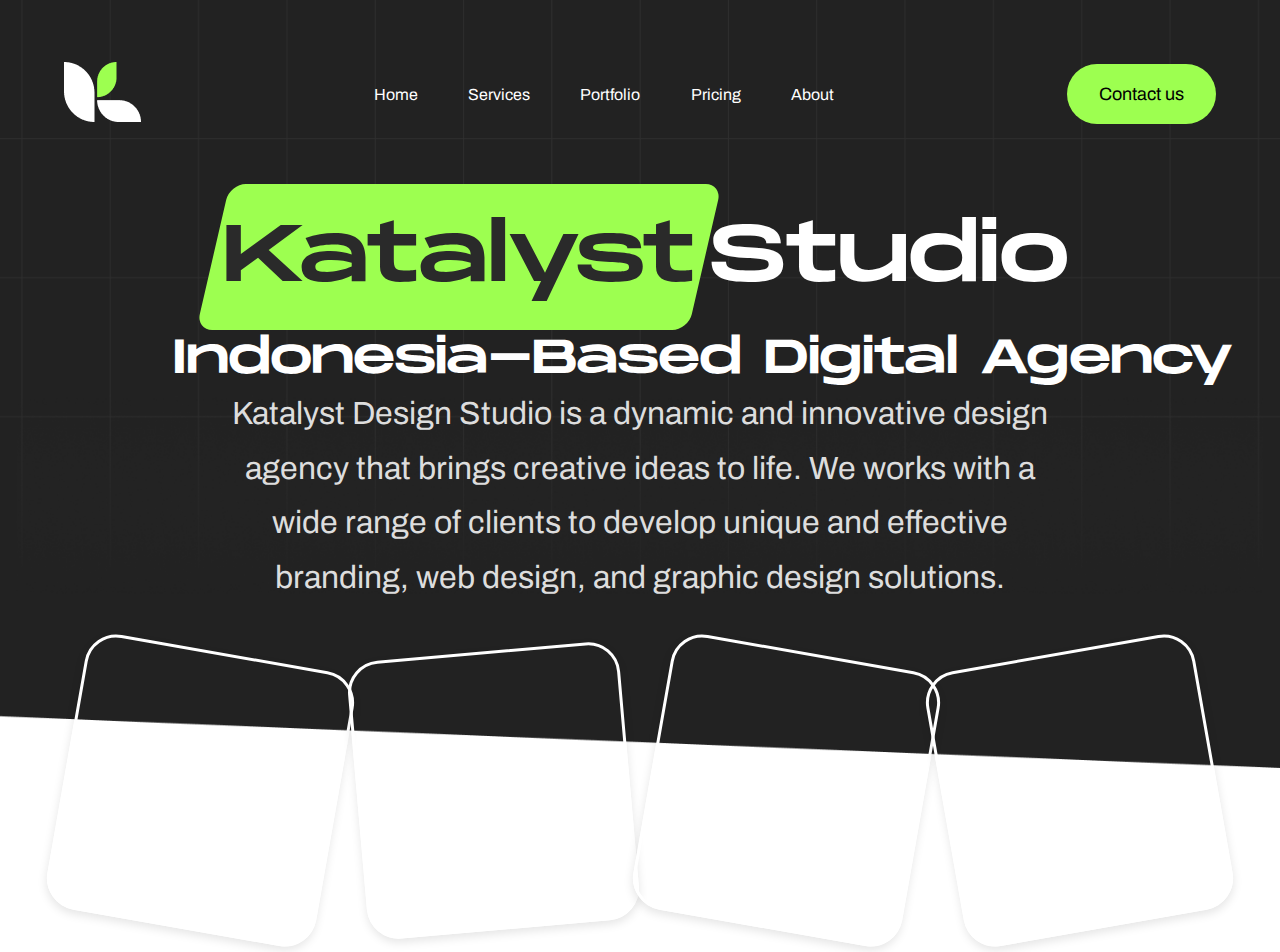
==== index1.html @ 17105535 "adde some responsive to the header created a new index1 html" ====
<!DOCTYPE html>
<html lang="en">
  <head>
    <meta charset="UTF-8" />
    <meta name="viewport" content="width=device-width, initial-scale=1.0" />
    <title>Document</title>
    <link rel="stylesheet" href="style1.css" />
  </head>
  <body>
    <header>
      <div class="header-container">
        <nav class="nav-bar">
          <div class="logo">
            <img src="images/logo.png" alt="" />
          </div>
          <ul class="nav-links">
            <li><a href="#">Home</a></li>
            <li><a href="#">Services</a></li>
            <li><a href="#">Portfolio</a></li>
            <li><a href="#">Pricing</a></li>
            <li><a href="#">About</a></li>
          </ul>

          <a class="contact-btn" href="#">Contact us</a>
          <img
            src="images/icons8-hamburger-menu-50.png"
            class="hamburger"
            alt="/"
          />
        </nav>
        <div class="text-container">
          <div class="heading-container">
            <p class="katalyst heading1"><span>Katalyst</span></p>
            <p class="studio heading1">Studio</p>
          </div>
          <h3>Indonesia-Based Digital Agency</h3>
          <p class="head-para">
            Katalyst Design Studio is a dynamic and innovative design agency
            that brings creative ideas to life. We works with a wide range of
            clients to develop unique and effective branding, web design, and
            graphic design solutions.
          </p>
        </div>
        <div class="box-container">
          <div class="box box-1"></div>
          <div class="box box-2"></div>
          <div class="box box-3"></div>
          <div class="box box-4"></div>
        </div>
      </div>
    </header>
  </body>
</html>
---- style1.css ----
*,
*::before,
*::after {
  box-sizing: border-box;
  margin: 0;
  padding: 0;
  scroll-behavior: smooth;
}
/* Define color variables */
:root {
  --primary-color: #9dff50;
  --card-light-bg: #e5e7ec;
  --card-middark-bg: #2a2a2a;
  --card-dark-bg: #2a2a2a;
  --base-font-size: 18px;
  --font-16: 16px;
  --font-18: 18px;
  --font-20: 20px;
  --font-22: 22px;
  --font-24: 24px;
  --font-28: 28px;
  --font-32: 32px;
  --font-40: 40px;
  --font-48: 48px;
  --font-60: 60px;
  --font-72: 72px;
  --font-80: 80px;
}

@font-face {
  font-family: "monument extended";
  src: url("/fonts/MonumentExtended-Regular.otf") format("opentype"),
    url("fonts/MonumentExtended-Ultrabold.otf") format("truetype");
}
@font-face {
  font-family: "archivo";
  src: url("fonts/Archivo-VariableFont_wdth\,wght.ttf") format("truetype");
}

.header-container {
  background: url("/images/header-background.png") center/cover no-repeat;
  height: 60vw;
  display: grid;
  grid-template-columns: repeat(12, 1fr);
  grid-template-rows: repeat(12, 1fr);
  .nav-bar {
    display: flex;
    justify-content: space-between;
    align-items: center;
    padding-top: 62px;
    margin: 0px auto;
    width: 90%;
    grid-column: span 12;
    .logo img {
      @media (max-width: 768px) {
        width: 30px;
        height: 30px;
      }
    }

    .hamburger {
      display: none;
      height: 30px;
      width: 35px;
      @media (max-width: 768px) {
        display: block;
      }
    }
    .nav-links {
      display: flex;
      justify-content: space-between;
      align-items: center;
      list-style: none;
      width: 40%;
      li {
        font-family: archivo, serif;

        a {
          color: white;
          text-decoration: none;
        }
        @media (max-width: 768px) {
          display: none;
        }
      }
    }
    .contact-btn {
      color: black;
      padding: 20px 32px;
      font-size: var(--font-18);
      font-family: archivo;
      text-decoration: none;
      background-color: var(--primary-color);
      border-radius: var(--font-32);
      @media (max-width: 1250px) {
        font-size: var(--font-16);
        padding: 15px 28px;
      }
      @media (max-width: 768px) {
        display: none;
      }
    }
  }
}
.text-container {
  grid-row: 3 / span 5;
  grid-column: 3 / span 8;
  .heading-container {
    white-space: nowrap;
    .heading1 {
      font-size: var(--font-80);
      font-weight: normal;
      justify-items: center;
      text-align: center;
      font-family: monument extended, serif;
      color: white;
      display: inline-block;
      @media (max-width: 1250px) {
        font-size: var(--font-60);
      }
      @media (max-width: 768px) {
        font-size: var(--font-40);
        grid-row: 0 / span 5;
        grid-column: 0 / span 8;
      }
    }
    .katalyst span {
      display: block;
      transform: skew(13deg);
    }
    .katalyst {
      display: inline-block;
      border-radius: 16px;
      color: var(--card-dark-bg);
      padding: 5px 10px;
      background: var(--primary-color);
      transform: skew(-13deg);
    }
  }
  h3 {
    font-size: var(--font-48);
    font-weight: normal;
    font-family: monument extended;
    white-space: nowrap;
    color: white;
    justify-items: center;
    text-align: center;
    margin: 35px 0 20px -40px;
    display: inline;
    @media (max-width: 1250px) {
      font-size: var(--font-32);
    }
    @media (max-width: 768px) {
      font-size: var(--font-20);
      justify-items: center;
      margin-left: -20px;
    }
  }
  p {
    font-size: var(--font-32);
    font-family: archivo, arial;
    color: #dddddd;
    justify-items: center;
    text-align: center;
    line-height: 170%;
    @media (max-width: 1250px) {
      font-size: var(--font-20);
      margin: 0 auto;
    }
    @media (max-width: 768px) {
      font-size: var(--font-16);
      margin: 0 auto;
    }
  }
}
.box-container {
  display: grid;
  grid-template-columns: repeat(4, 1fr);
  justify-content: center;
  gap: 20px;
  grid-row: 11 / span 12;
  grid-column: span 12;
  justify-content: center;
  margin: 0 auto -50px auto;
  width: 90%;
  @media (max-width: 768px) {
    grid-template-columns: repeat(8, 1fr);
    gap: 5px;
  }
  .box {
    border-radius: var(--font-32);
    border: 3px solid white;
    box-shadow: 0px 4px 10px rgba(0, 0, 0, 0.1);
    background-color: var(--card-light-bg);
    width: 100%;
    padding-bottom: 100%;
  }
  .box-1 {
    rotate: 10deg;
    grid-row: 1 / span 1;
    grid-column: 1 / span 1;
    background: url(images/tablet-with-smartphone-devices-tech-generative-ai.jpg)
      center/cover no-repeat;
    @media (max-width: 768px) {
      border-radius: 20px;
      grid-row: 1 / span 1;
      grid-column: 5 / span 1;
      rotate: 0deg;
      &:hover {
        grid-column: span 2;
      }
    }
  }
  .box-2 {
    rotate: 355deg;
    grid-row: 1 / span 1;
    grid-column: 2 / span 1;
    background: url(images/person-working-futuristic-office.jpg) center/cover
      no-repeat;
    @media (max-width: 768px) {
      border-radius: 20px;
      grid-row: 1 / span 1;
      grid-column: 6 / span 1;
      rotate: 0deg;
      &:hover {
        grid-column: span 2;
      }
    }
  }
  .box-3 {
    rotate: 10deg;
    grid-row: 1 / span 1;
    grid-column: 3 / span 1;
    background: url(images/view-futuristic-mystical-other-worldly-sky.jpg)
      center/cover no-repeat;
    @media (max-width: 768px) {
      border-radius: 20px;
      grid-row: 1 span 1;
      grid-column: 7 / span 1;
      rotate: 0deg;
      &:hover {
        grid-column: span 2;
      }
    }
  }
  .box-4 {
    rotate: 350deg;
    grid-row: 1 / span 1;
    grid-column: 4 / span 1;
    background: url(images/workplace-with-computer-lamp-cup-coffee-dark-room.jpg)
      center/cover no-repeat;
    @media (max-width: 768px) {
      border-radius: 20px;
      grid-row: 1 / span 1;
      grid-column: 8 / span 1;
      rotate: 0deg;
      &:hover {
        grid-column: span 2;
      }
    }
  }
}
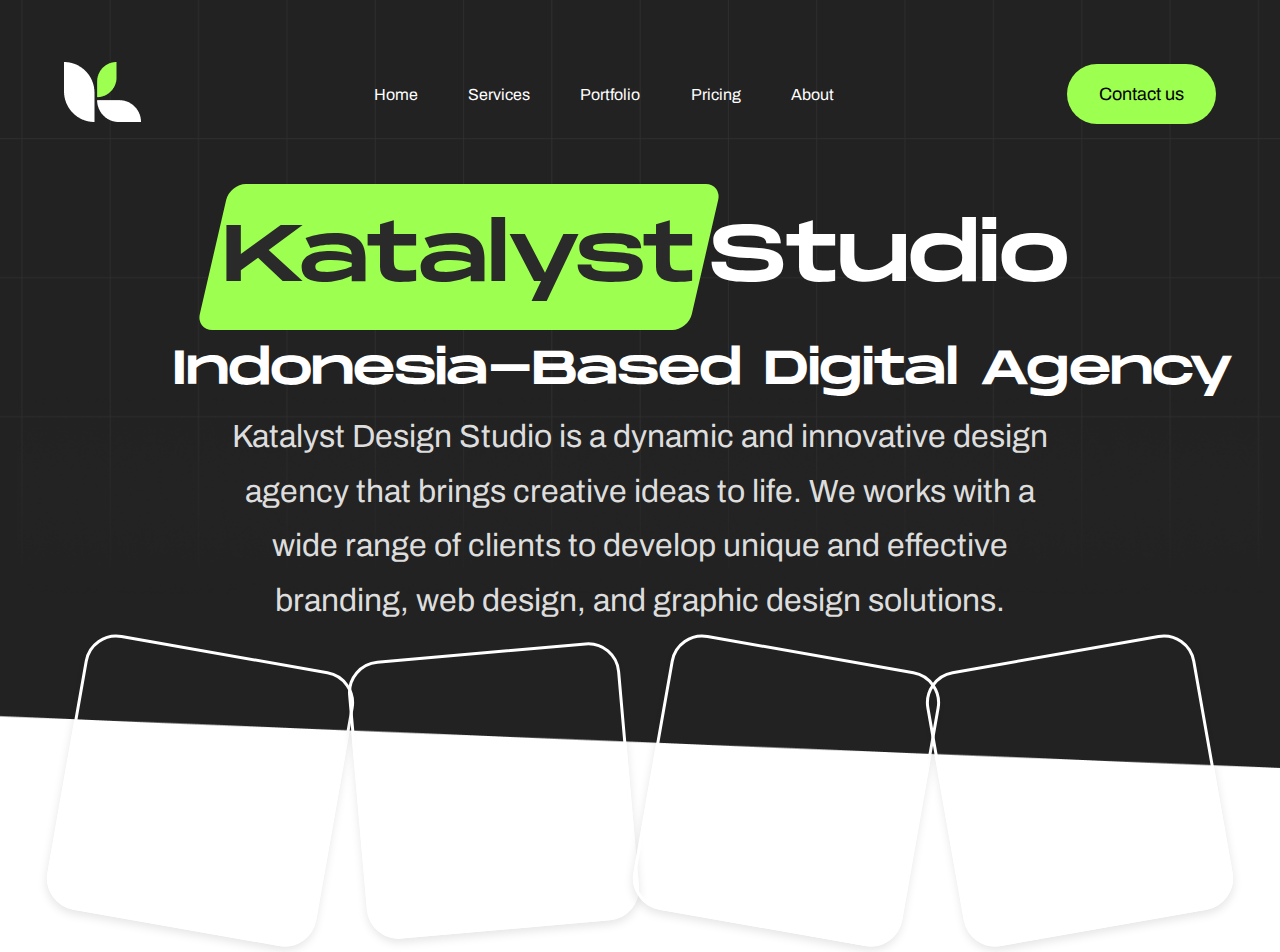
==== commit bd842e13: "made the deader responsive" ====
--- a/index1.html
+++ b/index1.html
@@ -42,10 +42,38 @@
           </p>
         </div>
         <div class="box-container">
-          <div class="box box-1"></div>
-          <div class="box box-2"></div>
-          <div class="box box-3"></div>
-          <div class="box box-4"></div>
+          <div class="box box-1">
+            <input type="radio" name="slide" id="c1" />
+            <label for="c1" class="card">
+              <div class="row">
+                <div class="icon">1</div>
+              </div>
+            </label>
+          </div>
+          <div class="box box-2">
+            <input type="radio" name="slide" id="c2" />
+            <label for="c2" class="card">
+              <div class="row">
+                <div class="icon">2</div>
+              </div>
+            </label>
+          </div>
+          <div class="box box-3">
+            <input type="radio" name="slide" id="c3" />
+            <label for="c3" class="card">
+              <div class="row">
+                <div class="icon">3</div>
+              </div>
+            </label>
+          </div>
+          <div class="box box-4">
+            <input type="radio" name="slide" id="c4" />
+            <label for="c4" class="card">
+              <div class="row">
+                <div class="icon">4</div>
+              </div>
+            </label>
+          </div>
         </div>
       </div>
     </header>
--- a/style1.css
+++ b/style1.css
@@ -144,6 +144,7 @@
     white-space: nowrap;
     color: white;
     justify-items: center;
+    line-height: 80px;
     text-align: center;
     margin: 35px 0 20px -40px;
     display: inline;
@@ -194,6 +195,7 @@
     background-color: var(--card-light-bg);
     width: 100%;
     padding-bottom: 100%;
+    transition: 0.6s cubic-bezier(0.28, -0.03, 0, 0.99);
   }
   .box-1 {
     rotate: 10deg;
@@ -201,13 +203,16 @@
     grid-column: 1 / span 1;
     background: url(images/tablet-with-smartphone-devices-tech-generative-ai.jpg)
       center/cover no-repeat;
+    filter: grayscale(100%);
     @media (max-width: 768px) {
       border-radius: 20px;
       grid-row: 1 / span 1;
       grid-column: 5 / span 1;
       rotate: 0deg;
+
       &:hover {
         grid-column: span 2;
+        filter: grayscale(0%);
       }
     }
   }
@@ -217,13 +222,16 @@
     grid-column: 2 / span 1;
     background: url(images/person-working-futuristic-office.jpg) center/cover
       no-repeat;
+    filter: grayscale(100%);
     @media (max-width: 768px) {
       border-radius: 20px;
       grid-row: 1 / span 1;
       grid-column: 6 / span 1;
       rotate: 0deg;
+
       &:hover {
         grid-column: span 2;
+        filter: grayscale(0);
       }
     }
   }
@@ -233,6 +241,7 @@
     grid-column: 3 / span 1;
     background: url(images/view-futuristic-mystical-other-worldly-sky.jpg)
       center/cover no-repeat;
+    filter: grayscale(100%);
     @media (max-width: 768px) {
       border-radius: 20px;
       grid-row: 1 span 1;
@@ -240,6 +249,7 @@
       rotate: 0deg;
       &:hover {
         grid-column: span 2;
+        filter: grayscale(0%);
       }
     }
   }
@@ -249,6 +259,7 @@
     grid-column: 4 / span 1;
     background: url(images/workplace-with-computer-lamp-cup-coffee-dark-room.jpg)
       center/cover no-repeat;
+    filter: grayscale(100%);
     @media (max-width: 768px) {
       border-radius: 20px;
       grid-row: 1 / span 1;
@@ -256,7 +267,40 @@
       rotate: 0deg;
       &:hover {
         grid-column: span 2;
-      }
-    }
-  }
-}
+        filter: grayscale(0%);
+      }
+    }
+  }
+}
+input {
+  display: none;
+}
+.icon {
+  display: none;
+}
+@media (max-width: 768px) {
+  .card > .row {
+    color: white;
+    display: flex;
+    justify-content: center;
+
+    flex-wrap: nowrap;
+    height: 100%;
+    align-content: flex-end;
+  }
+  .card > .row > .icon {
+    background: #223;
+    color: white;
+    border-radius: 50%;
+    width: 20px;
+    height: 20px;
+    display: flex;
+    justify-content: center;
+    align-items: center;
+    margin: 15px;
+  }
+
+  input:checked {
+    width: 300px;
+  }
+}
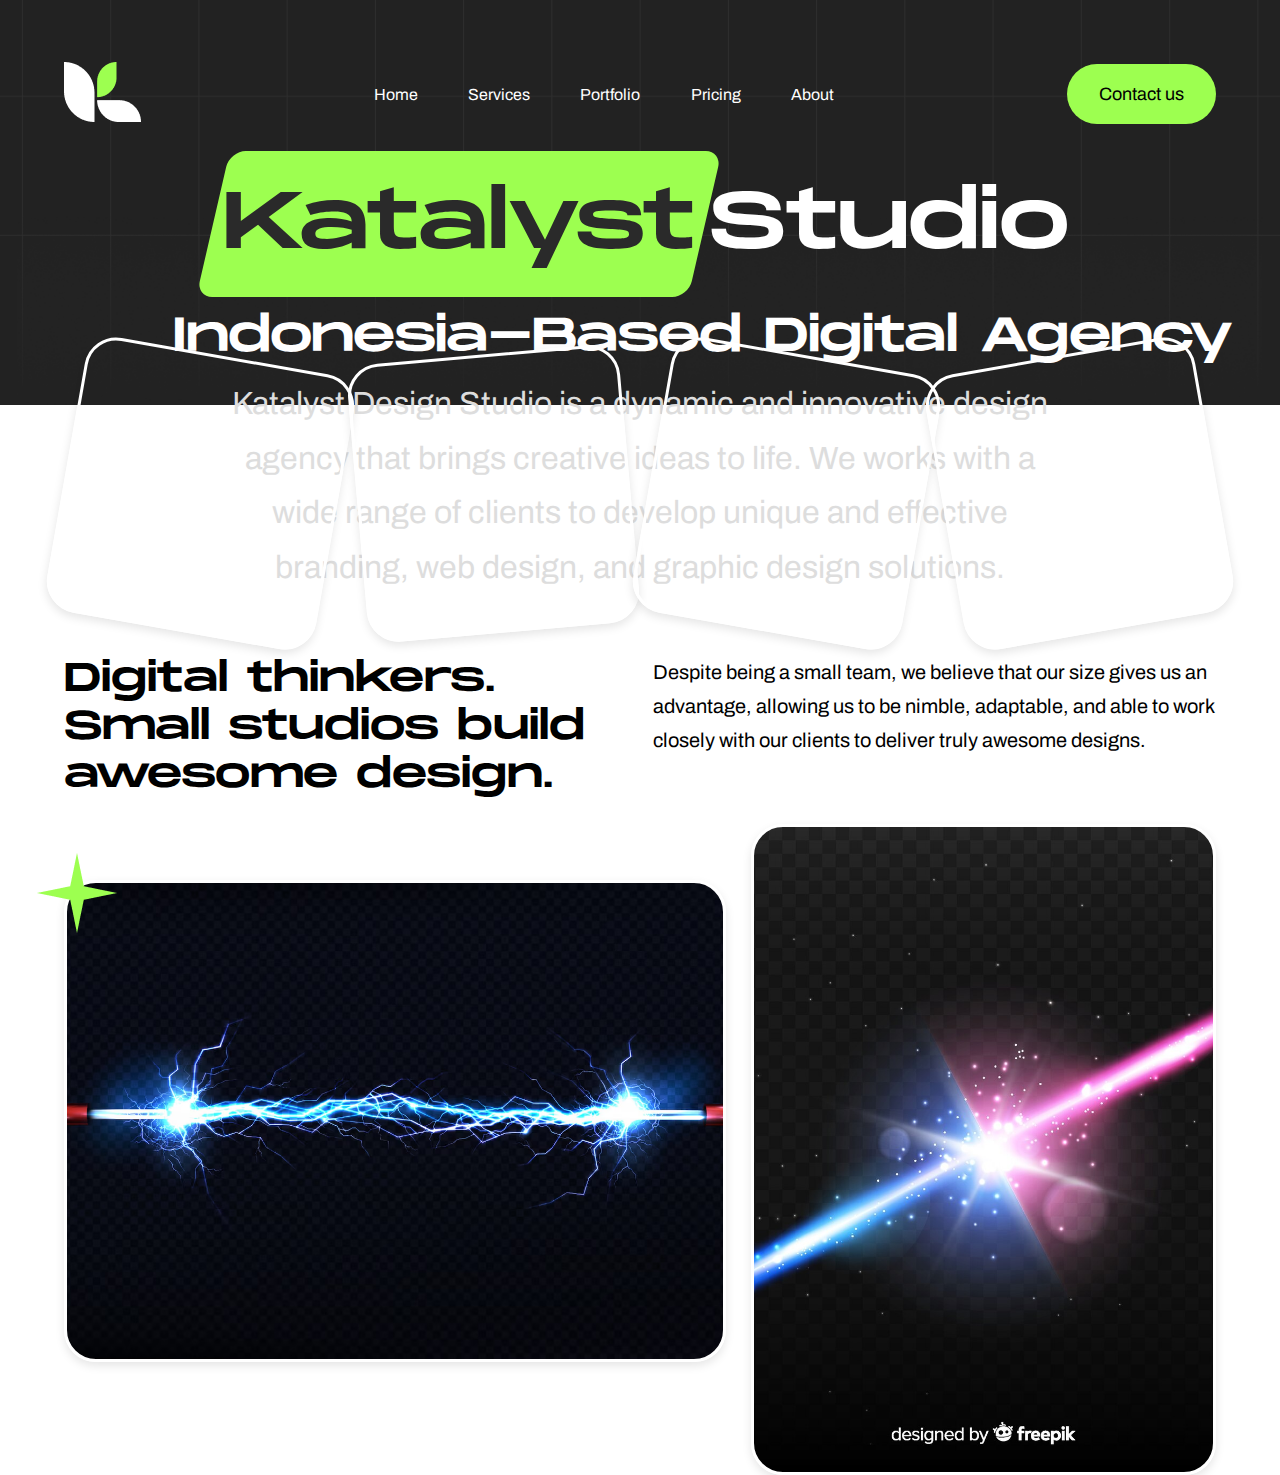
==== commit 73d42808: "second part compleated" ====
--- a/index1.html
+++ b/index1.html
@@ -77,5 +77,23 @@
         </div>
       </div>
     </header>
+    <!-- digital thinkers section -->
+    <section class="digital-thinkers">
+      <div class="digital-thinkers-container">
+        <p class="digital-thinkers-para1">
+          Digital thinkers.<br />
+          Small studios build awesome design.
+        </p>
+        <p class="digital-thinkers-para2">
+          Despite being a small team, we believe that our size gives us an
+          advantage, allowing us to be nimble, adaptable, and able to work
+          closely with our clients to deliver truly awesome designs.
+        </p>
+        <div class="digital-thinkers-imgbox">
+          <img src="images/Star 1.png" alt="star" />
+        </div>
+        <div class="digital-thinkers-box2"></div>
+      </div>
+    </section>
   </body>
 </html>
--- a/style1.css
+++ b/style1.css
@@ -39,10 +39,17 @@
 
 .header-container {
   background: url("/images/header-background.png") center/cover no-repeat;
-  height: 60vw;
+  height: 45vh;
   display: grid;
   grid-template-columns: repeat(12, 1fr);
   grid-template-rows: repeat(12, 1fr);
+  @media (max-width: 1025px) {
+    height: 45vh;
+  }
+  @media (max-width: 768px) {
+    height: 40vh;
+  }
+
   .nav-bar {
     display: flex;
     justify-content: space-between;
@@ -304,3 +311,86 @@
     width: 300px;
   }
 }
+
+/* digital thinkers section */
+
+.digital-thinkers {
+  margin-top: 250px;
+  @media (max-width: 1024px) {
+    margin-top: 150px;
+  }
+}
+.digital-thinkers-container {
+  max-width: 90%;
+  margin: auto;
+  display: grid;
+  grid-template-columns: repeat(12, 1fr);
+  grid-template-rows: repeat(15, 1fr);
+  gap: 25px;
+  @media (max-width: 768px) {
+  }
+  .digital-thinkers-para1 {
+    grid-column: 1 / span 6;
+    grid-row: 1 / span 3;
+    font-size: var(--font-40);
+    font-weight: normal;
+    font-family: monument extended, serif;
+    @media (max-width: 768px) {
+      grid-column: 1 / span 12;
+    }
+  }
+  .digital-thinkers-para2 {
+    grid-column: 7 / span 6;
+    grid-row: 1 / span 3;
+    font-size: var(--font-20);
+    font-family: archivo, serif;
+    line-height: 170%;
+    letter-spacing: -1%;
+    @media (max-width: 768px) {
+      grid-column: 1 / span 12;
+      grid-row: 4 / span 3;
+    }
+  }
+  .digital-thinkers-imgbox {
+    grid-column: 1 / span 7;
+    grid-row: 5 / span 9;
+    background: url(images/wire.png) center/cover no-repeat;
+    border: 3px solid white;
+    box-shadow: 0px 4px 10px rgba(0, 0, 0, 0.1);
+    border-radius: var(--font-32);
+    img {
+      margin: -30px;
+    }
+    @media (max-width: 1024px) {
+      grid-column: 1 / span 7;
+      grid-row: 4 / span 4;
+    }
+    @media (max-width: 768px) {
+      grid-column: 1 / span 12;
+      grid-row: 6 / span 5;
+    }
+  }
+  .digital-thinkers-box2 {
+    grid-column: 8 / span 5;
+    grid-row: 4 / span 12;
+    border-radius: var(--font-32);
+    border: 3px solid white;
+    box-shadow: 0px 4px 10px rgba(0, 0, 0, 0.1);
+    background: url(images/light.png) center/cover no-repeat;
+    @media (max-width: 1024px) {
+      grid-column: 8 / span 7;
+      grid-row: 3 / span 6;
+      margin-top: 40px;
+    }
+    @media (max-width: 1024px) {
+      grid-column: 8 / span 7;
+      grid-row: 3 / span 6;
+      margin-top: 40px;
+    }
+    @media (max-width: 768px) {
+      grid-column: 1 / span 12;
+      grid-row: 10 / span 6;
+      margin-top: 40px;
+    }
+  }
+}
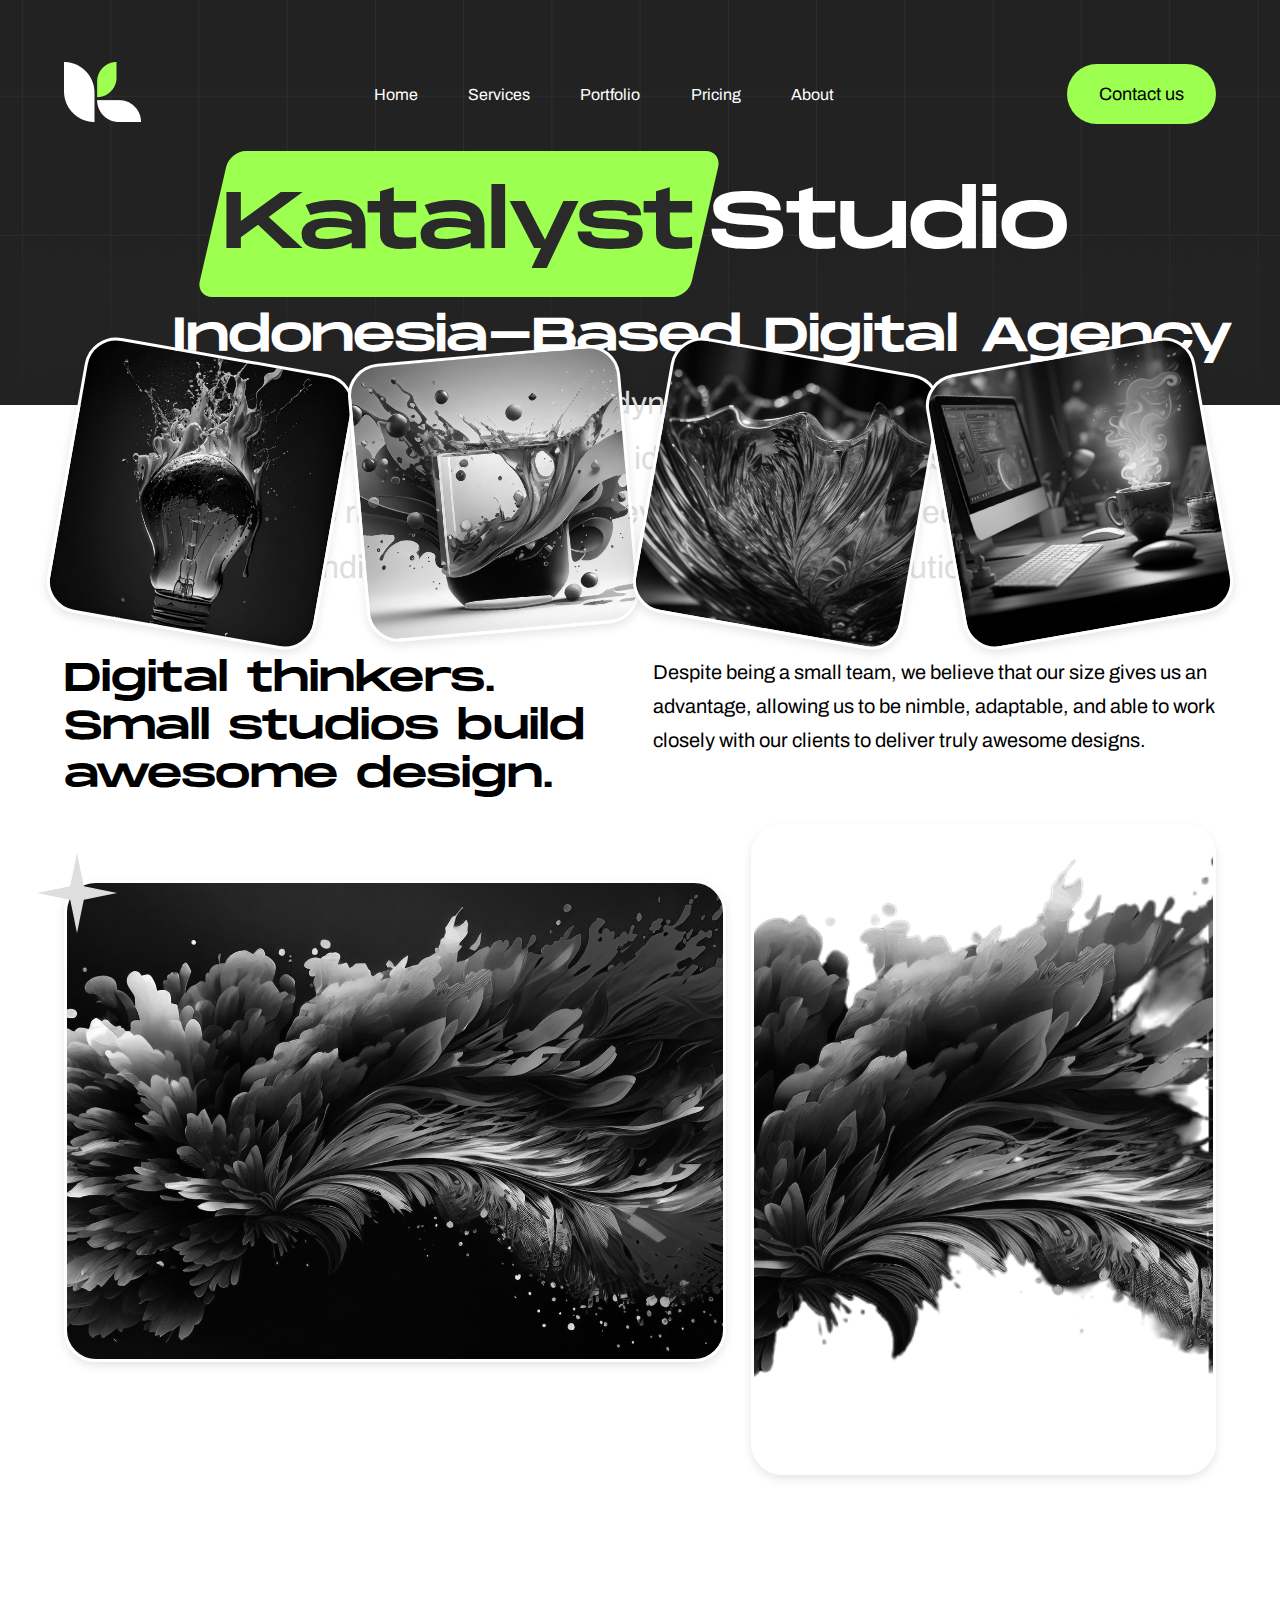
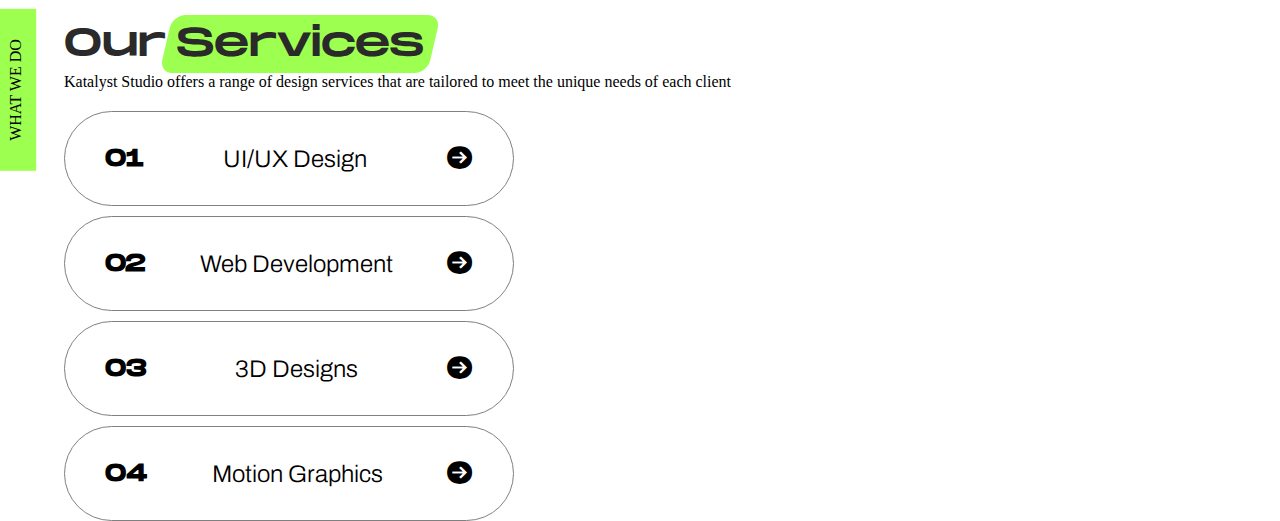
==== commit 0565045c: "ui update and responsive update" ====
--- a/index1.html
+++ b/index1.html
@@ -95,5 +95,35 @@
         <div class="digital-thinkers-box2"></div>
       </div>
     </section>
+
+    <section class="our-services-container">
+      <p class="side-head">WHAT WE DO</p>
+      <div class="our-services-body">
+        <div class="heading-container">
+          <p class="our-head heading1">Our</p>
+          <p class="service heading1"><span>Services</span></p>
+        </div>
+        <div class="our-services-paragraph">
+          <p>
+            Katalyst Studio offers a range of design services that are tailored
+            to meet the unique needs of each client
+          </p>
+          <ul>
+            <li>
+              <span class="number">01</span>UI/UX Design<span>&#8594;</span>
+            </li>
+            <li>
+              <span class="number">02</span>Web Development<span>&#8594;</span>
+            </li>
+            <li>
+              <span class="number">03</span>3D Designs<span>&#8594;</span>
+            </li>
+            <li>
+              <span class="number">04</span>Motion Graphics<span>&#8594;</span>
+            </li>
+          </ul>
+        </div>
+      </div>
+    </section>
   </body>
 </html>
--- a/style1.css
+++ b/style1.css
@@ -208,9 +208,11 @@
     rotate: 10deg;
     grid-row: 1 / span 1;
     grid-column: 1 / span 1;
-    background: url(images/tablet-with-smartphone-devices-tech-generative-ai.jpg)
-      center/cover no-repeat;
-    filter: grayscale(100%);
+    background: url(images/bulb.png) center/cover no-repeat;
+    filter: grayscale(100%);
+    &:hover {
+      filter: grayscale(0%);
+    }
     @media (max-width: 768px) {
       border-radius: 20px;
       grid-row: 1 / span 1;
@@ -227,9 +229,11 @@
     rotate: 355deg;
     grid-row: 1 / span 1;
     grid-column: 2 / span 1;
-    background: url(images/person-working-futuristic-office.jpg) center/cover
-      no-repeat;
-    filter: grayscale(100%);
+    background: url(images/cup.png) center/cover no-repeat;
+    filter: grayscale(100%);
+    &:hover {
+      filter: grayscale(0%);
+    }
     @media (max-width: 768px) {
       border-radius: 20px;
       grid-row: 1 / span 1;
@@ -246,9 +250,11 @@
     rotate: 10deg;
     grid-row: 1 / span 1;
     grid-column: 3 / span 1;
-    background: url(images/view-futuristic-mystical-other-worldly-sky.jpg)
-      center/cover no-repeat;
-    filter: grayscale(100%);
+    background: url(images/bowl.png) center/cover no-repeat;
+    filter: grayscale(100%);
+    &:hover {
+      filter: grayscale(0%);
+    }
     @media (max-width: 768px) {
       border-radius: 20px;
       grid-row: 1 span 1;
@@ -264,9 +270,12 @@
     rotate: 350deg;
     grid-row: 1 / span 1;
     grid-column: 4 / span 1;
-    background: url(images/workplace-with-computer-lamp-cup-coffee-dark-room.jpg)
-      center/cover no-repeat;
-    filter: grayscale(100%);
+    background: url(images/vapours.png) center/cover no-repeat;
+
+    filter: grayscale(100%);
+    &:hover {
+      filter: grayscale(0%);
+    }
     @media (max-width: 768px) {
       border-radius: 20px;
       grid-row: 1 / span 1;
@@ -327,7 +336,11 @@
   grid-template-columns: repeat(12, 1fr);
   grid-template-rows: repeat(15, 1fr);
   gap: 25px;
+  @media (max-width: 1024px) {
+    grid-template-rows: repeat(8, 1fr);
+  }
   @media (max-width: 768px) {
+    grid-template-rows: repeat(15, 1fr);
   }
   .digital-thinkers-para1 {
     grid-column: 1 / span 6;
@@ -354,10 +367,15 @@
   .digital-thinkers-imgbox {
     grid-column: 1 / span 7;
     grid-row: 5 / span 9;
-    background: url(images/wire.png) center/cover no-repeat;
+    background: url(images/feather.png) center/cover no-repeat;
     border: 3px solid white;
     box-shadow: 0px 4px 10px rgba(0, 0, 0, 0.1);
     border-radius: var(--font-32);
+    filter: grayscale(100%);
+    &:hover {
+      filter: grayscale(0%);
+    }
+
     img {
       margin: -30px;
     }
@@ -376,7 +394,12 @@
     border-radius: var(--font-32);
     border: 3px solid white;
     box-shadow: 0px 4px 10px rgba(0, 0, 0, 0.1);
-    background: url(images/light.png) center/cover no-repeat;
+    background: url(images/featherbgnone.png) center/cover no-repeat;
+
+    filter: grayscale(100%);
+    &:hover {
+      filter: grayscale(0%);
+    }
     @media (max-width: 1024px) {
       grid-column: 8 / span 7;
       grid-row: 3 / span 6;
@@ -394,3 +417,83 @@
     }
   }
 }
+
+/* our services */
+.our-services-container {
+  margin-top: 100px;
+  .side-head {
+    transform: translateX(-40%) translateY(95px) rotate(270deg);
+    padding: 11px 30px;
+    max-width: fit-content;
+    background: var(--primary-color);
+    float: left;
+  }
+  .our-services-body {
+    max-width: 90%;
+    margin: 0 auto;
+    .heading-container {
+      display: flex;
+      align-items: center;
+      justify-self: flex-start;
+      width: 100%;
+      margin: 0 auto;
+      .heading1 {
+        font-size: 40px;
+        font-weight: normal;
+        font-family: monument extended, serif;
+        color: var(--card-dark-bg);
+        display: inline-block;
+      }
+      .service {
+        display: inline-block;
+        border-radius: 13px;
+        color: var(--card-dark-bg);
+        padding: 5px 10px;
+        background: var(--primary-color);
+        transform: skew(-13deg);
+      }
+      .service span {
+        display: block;
+        transform: skew(13deg);
+      }
+    }
+    .our-services-paragraph {
+      display: flex;
+      flex-direction: column;
+      gap: 20px;
+      ul {
+        display: flex;
+        flex-direction: column;
+
+        gap: 10px;
+        li {
+          display: flex;
+          border: 0.5px solid gray;
+          width: 450px;
+          height: 95px;
+          border-radius: 120px;
+          align-items: center;
+          justify-content: space-between;
+          padding: 0 40px;
+          font-size: var(--font-24);
+          font-family: archivo, Arial, Helvetica, sans-serif;
+          font-weight: 300;
+
+          &:hover {
+            background: #000;
+            color: white;
+            .number {
+              color: var(--primary-color);
+            }
+          }
+
+          span {
+            font-size: var(--font-24);
+            font-weight: 900;
+            font-family: monument extended, "Helvetica Neue";
+          }
+        }
+      }
+    }
+  }
+}
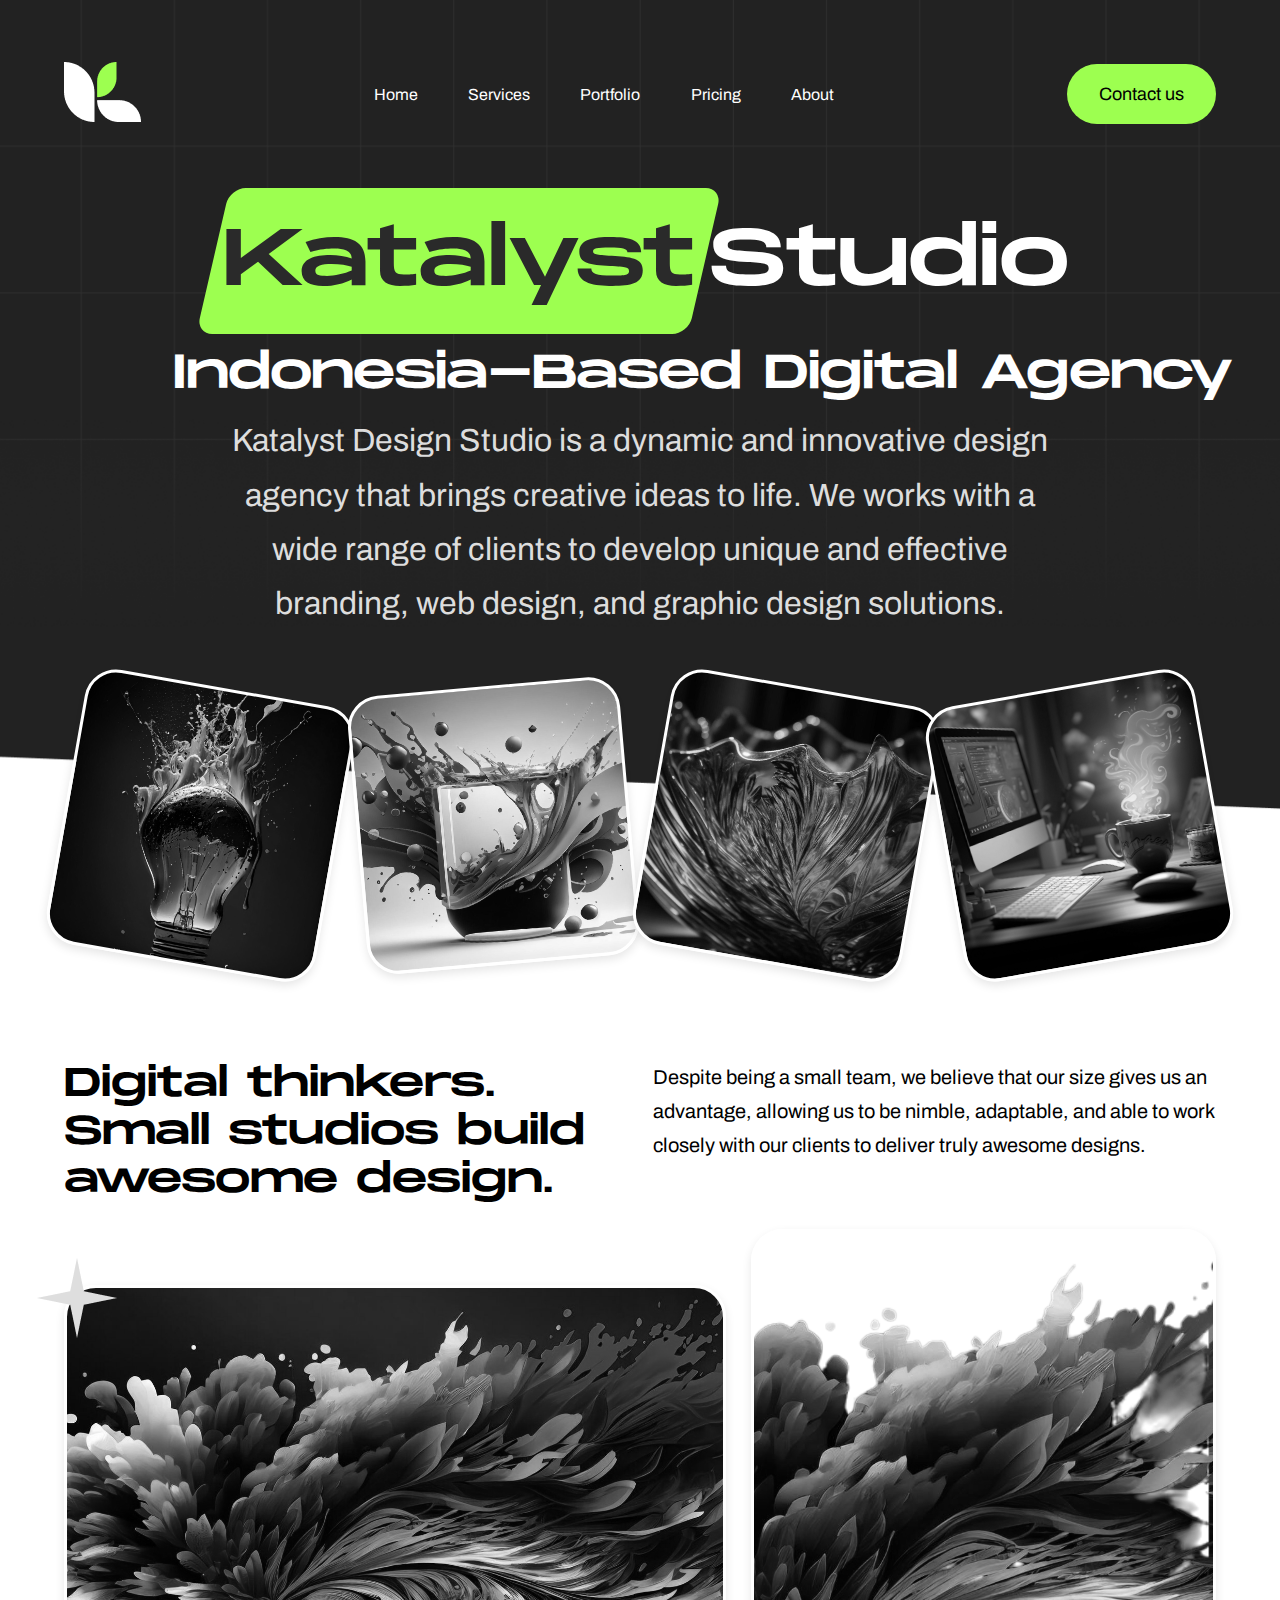
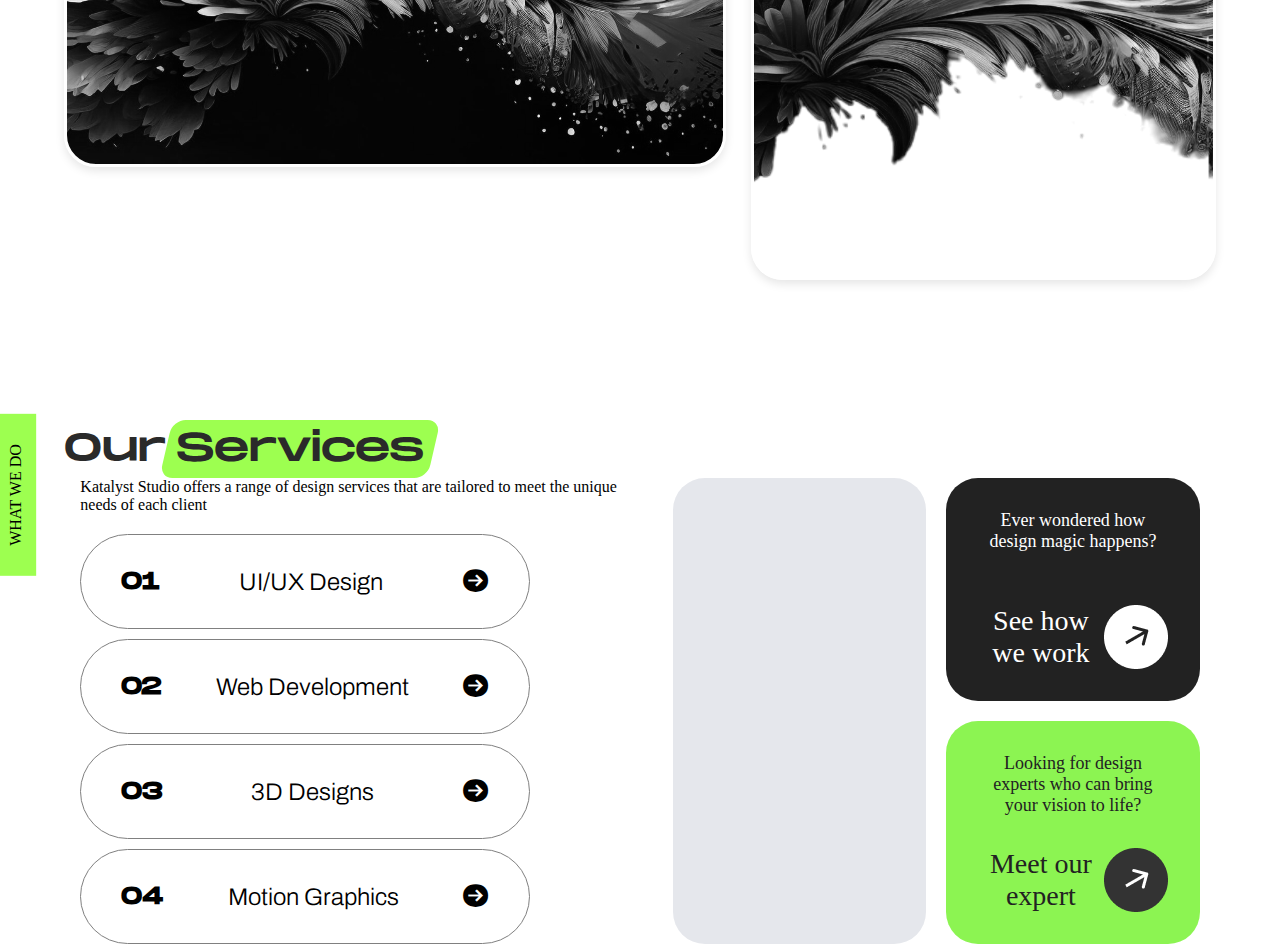
==== commit 0881f922: "ui updates" ====
--- a/index1.html
+++ b/index1.html
@@ -103,25 +103,50 @@
           <p class="our-head heading1">Our</p>
           <p class="service heading1"><span>Services</span></p>
         </div>
-        <div class="our-services-paragraph">
-          <p>
-            Katalyst Studio offers a range of design services that are tailored
-            to meet the unique needs of each client
-          </p>
-          <ul>
-            <li>
-              <span class="number">01</span>UI/UX Design<span>&#8594;</span>
-            </li>
-            <li>
-              <span class="number">02</span>Web Development<span>&#8594;</span>
-            </li>
-            <li>
-              <span class="number">03</span>3D Designs<span>&#8594;</span>
-            </li>
-            <li>
-              <span class="number">04</span>Motion Graphics<span>&#8594;</span>
-            </li>
-          </ul>
+        <div class="our-head-flex">
+          <div class="our-services-paragraph">
+            <p>
+              Katalyst Studio offers a range of design services that are
+              tailored to meet the unique needs of each client
+            </p>
+            <ul>
+              <li>
+                <span class="number">01</span>UI/UX Design<span>&#8594;</span>
+              </li>
+              <li>
+                <span class="number">02</span>Web Development<span
+                  >&#8594;</span
+                >
+              </li>
+              <li>
+                <span class="number">03</span>3D Designs<span>&#8594;</span>
+              </li>
+              <li>
+                <span class="number">04</span>Motion Graphics<span
+                  >&#8594;</span
+                >
+              </li>
+            </ul>
+          </div>
+          <div class="our-services-grid">
+            <div class="our-services-box"></div>
+            <div class="our-services-box-black">
+              <p>Ever wondered how design magic happens?</p>
+              <div class="flex">
+                <p>See how we work</p>
+                <img src="images/Group 33 (1).png" alt="" />
+              </div>
+            </div>
+            <div class="our-services-box-green">
+              <p>
+                Looking for design experts who can bring your vision to life?
+              </p>
+              <div class="flex">
+                <p>Meet our expert</p>
+                <img src="images/Group 33.png" alt="" />
+              </div>
+            </div>
+          </div>
         </div>
       </div>
     </section>
--- a/style1.css
+++ b/style1.css
@@ -39,15 +39,15 @@
 
 .header-container {
   background: url("/images/header-background.png") center/cover no-repeat;
-  height: 45vh;
+  height: 90vh;
   display: grid;
   grid-template-columns: repeat(12, 1fr);
   grid-template-rows: repeat(12, 1fr);
   @media (max-width: 1025px) {
-    height: 45vh;
+    height: 65vh;
   }
   @media (max-width: 768px) {
-    height: 40vh;
+    height: 70vh;
   }
 
   .nav-bar {
@@ -200,7 +200,9 @@
     border: 3px solid white;
     box-shadow: 0px 4px 10px rgba(0, 0, 0, 0.1);
     background-color: var(--card-light-bg);
-    width: 100%;
+
+    max-width: 400px;
+    max-height: 300px;
     padding-bottom: 100%;
     transition: 0.6s cubic-bezier(0.28, -0.03, 0, 0.99);
   }
@@ -461,6 +463,7 @@
       display: flex;
       flex-direction: column;
       gap: 20px;
+      max-width: 50%;
       ul {
         display: flex;
         flex-direction: column;
@@ -497,3 +500,56 @@
     }
   }
 }
+.our-services-grid {
+  display: grid;
+  grid-template-columns: repeat(2, 0.5fr);
+  grid-template-rows: repeat(2, 1fr);
+  gap: 20px;
+  max-width: 50%;
+}
+.our-services-box {
+  background-color: #e5e7ec;
+  border-radius: 32px;
+  grid-row: span 2;
+}
+.our-services-box-black {
+  background: #222222;
+  color: white;
+  display: flex;
+  flex-direction: column;
+  align-items: center;
+  text-align: center;
+  justify-content: space-between;
+  padding: 32px;
+  border-radius: 32px;
+  p {
+    font-size: 18px;
+  }
+}
+
+.our-services-box-green {
+  background: #8cf452;
+  color: #222222;
+  display: flex;
+  flex-direction: column;
+  align-items: center;
+  text-align: center;
+  justify-content: space-between;
+  padding: 32px;
+  border-radius: 32px;
+  p {
+    font-size: 18px;
+  }
+}
+.flex {
+  display: flex;
+  align-items: center;
+  justify-content: space-between;
+  p {
+    font-size: 28px;
+  }
+}
+.our-head-flex {
+  display: flex;
+  justify-content: space-evenly;
+}
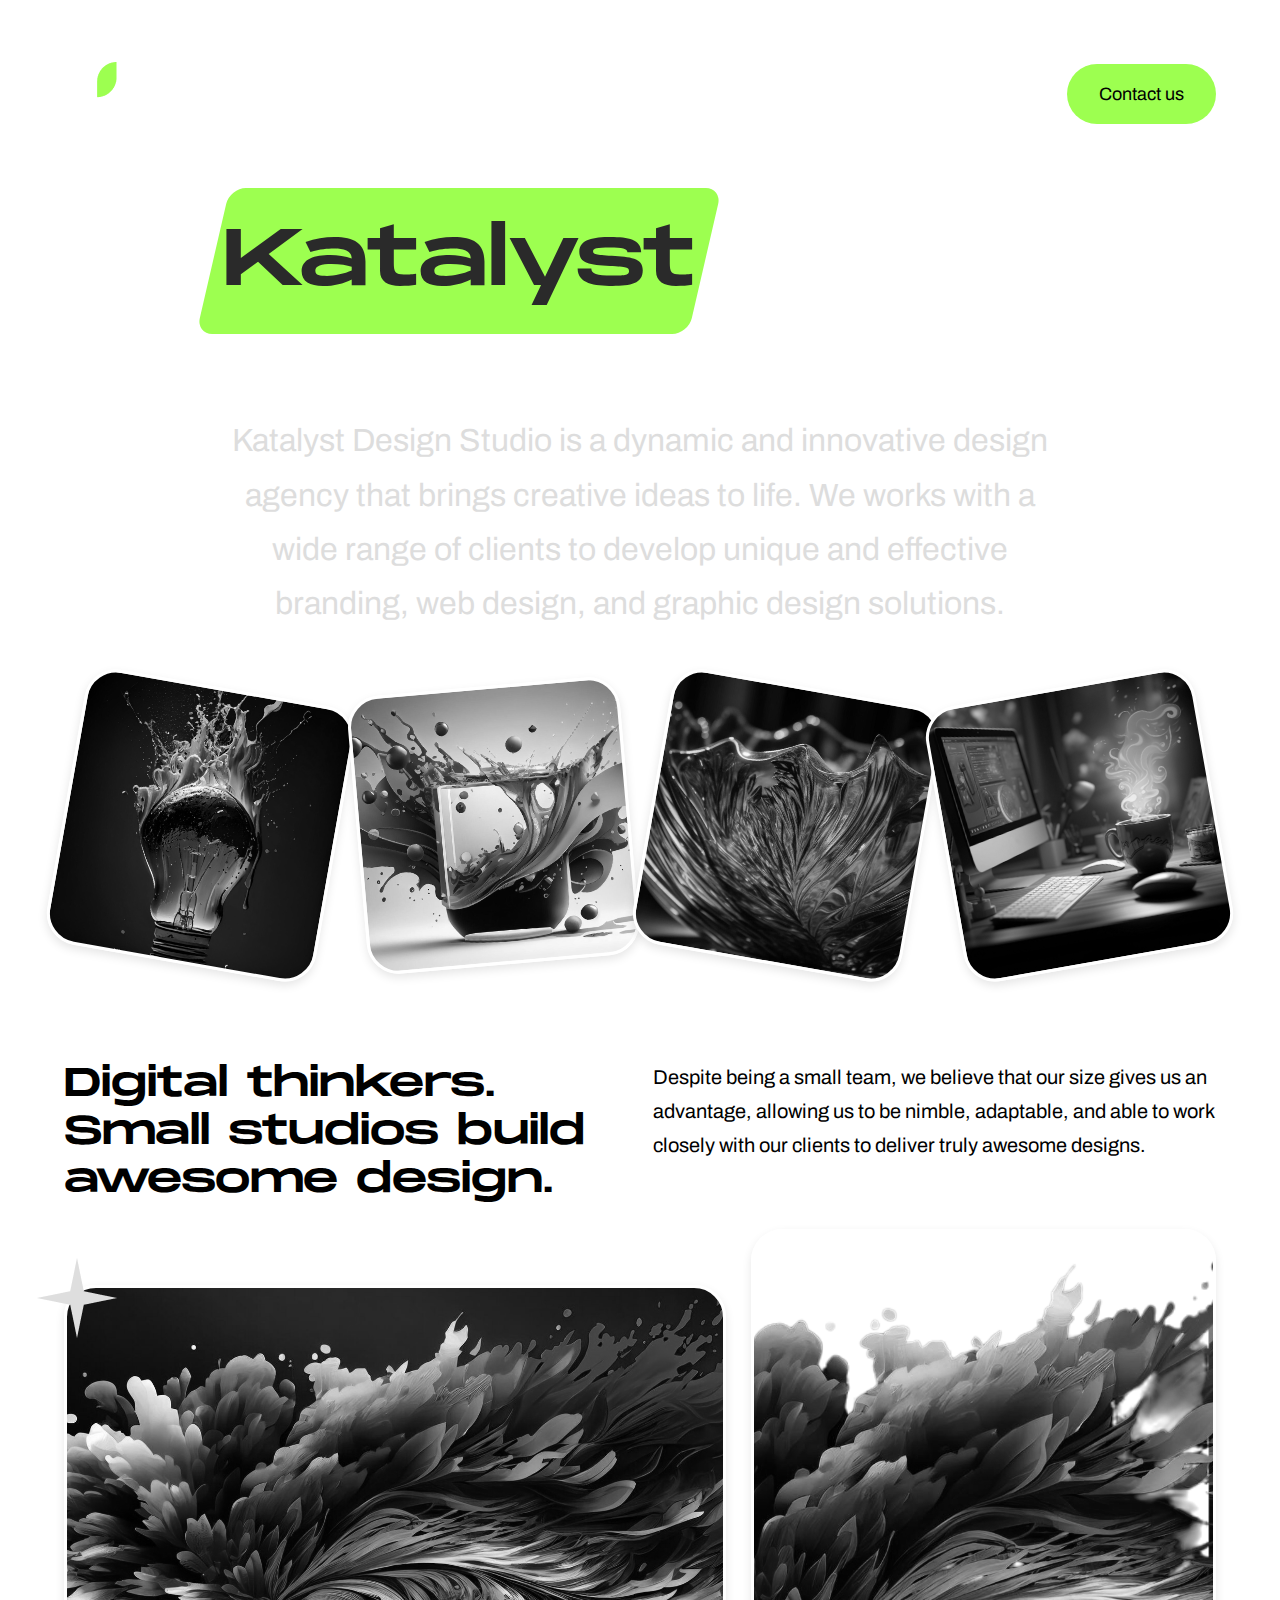
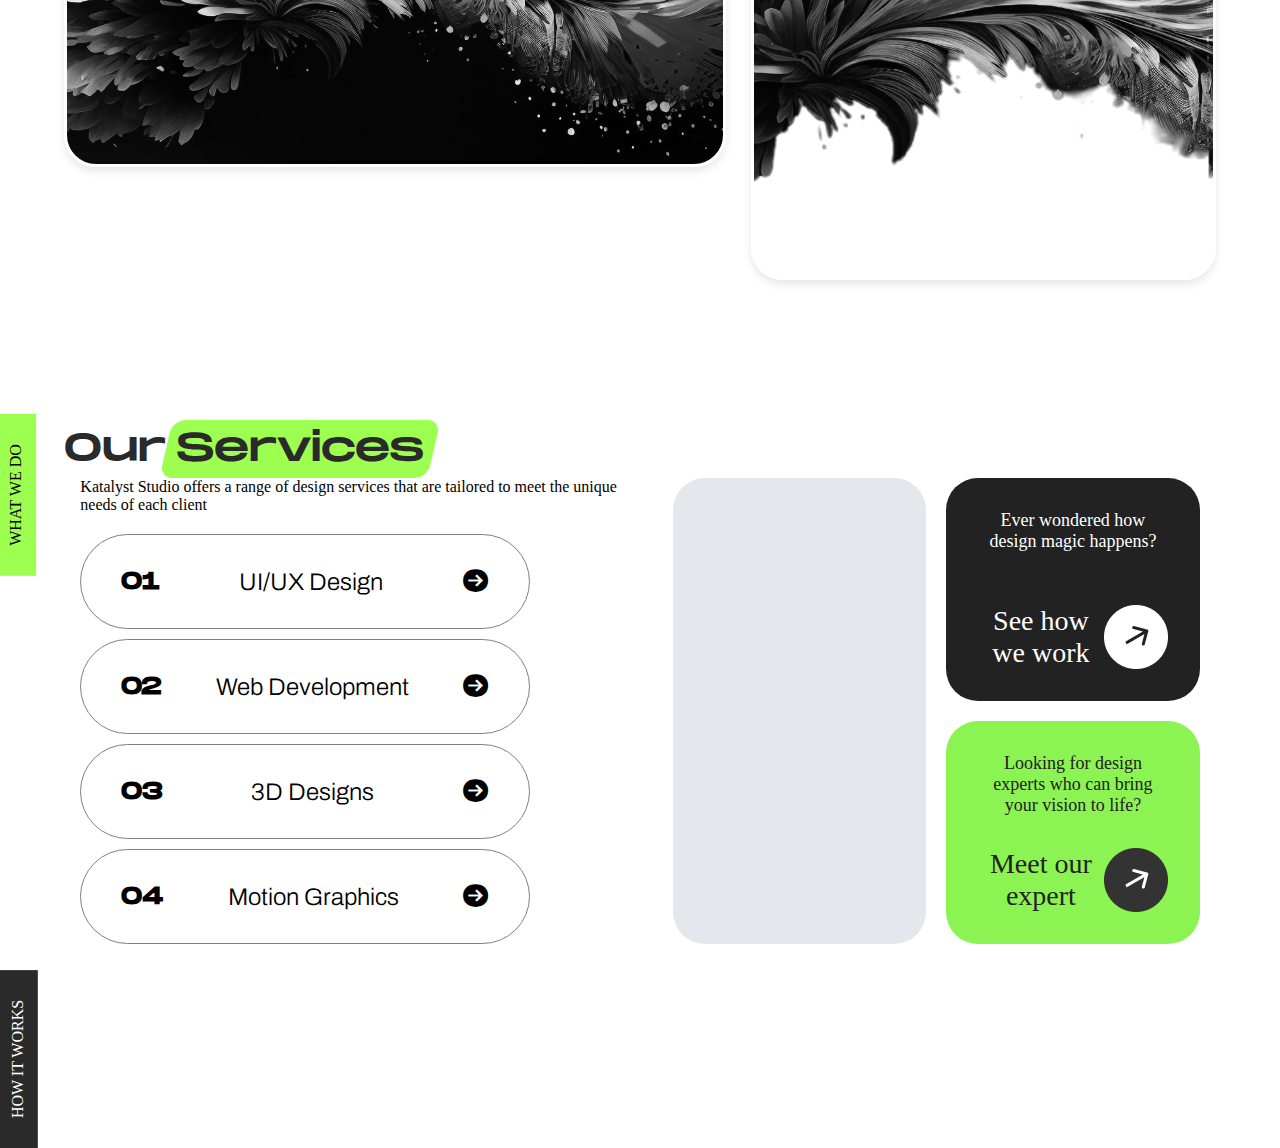
==== commit ea9388b3: "header bg updated" ====
--- a/index1.html
+++ b/index1.html
@@ -150,5 +150,9 @@
         </div>
       </div>
     </section>
+    <!-- design-process -->
+    <section class="design-process">
+      <p class="gray-bg">HOW IT WORKS</p>
+    </section>
   </body>
 </html>
--- a/style1.css
+++ b/style1.css
@@ -38,7 +38,8 @@
 }
 
 .header-container {
-  background: url("/images/header-background.png") center/cover no-repeat;
+  background: url(https://res.cloudinary.com/dcacjkyyk/image/upload/v1715155923/header-background_hzqzhf.png)
+    center/cover no-repeat;
   height: 90vh;
   display: grid;
   grid-template-columns: repeat(12, 1fr);
@@ -500,6 +501,7 @@
     }
   }
 }
+
 .our-services-grid {
   display: grid;
   grid-template-columns: repeat(2, 0.5fr);
@@ -553,3 +555,14 @@
   display: flex;
   justify-content: space-evenly;
 }
+
+/* design process */
+
+.gray-bg {
+  transform: translateX(-40%) translateY(95px) rotate(270deg);
+  padding: 11px 30px;
+  max-width: fit-content;
+  background: var(--card-middark-bg);
+  float: left;
+  color: white;
+}
